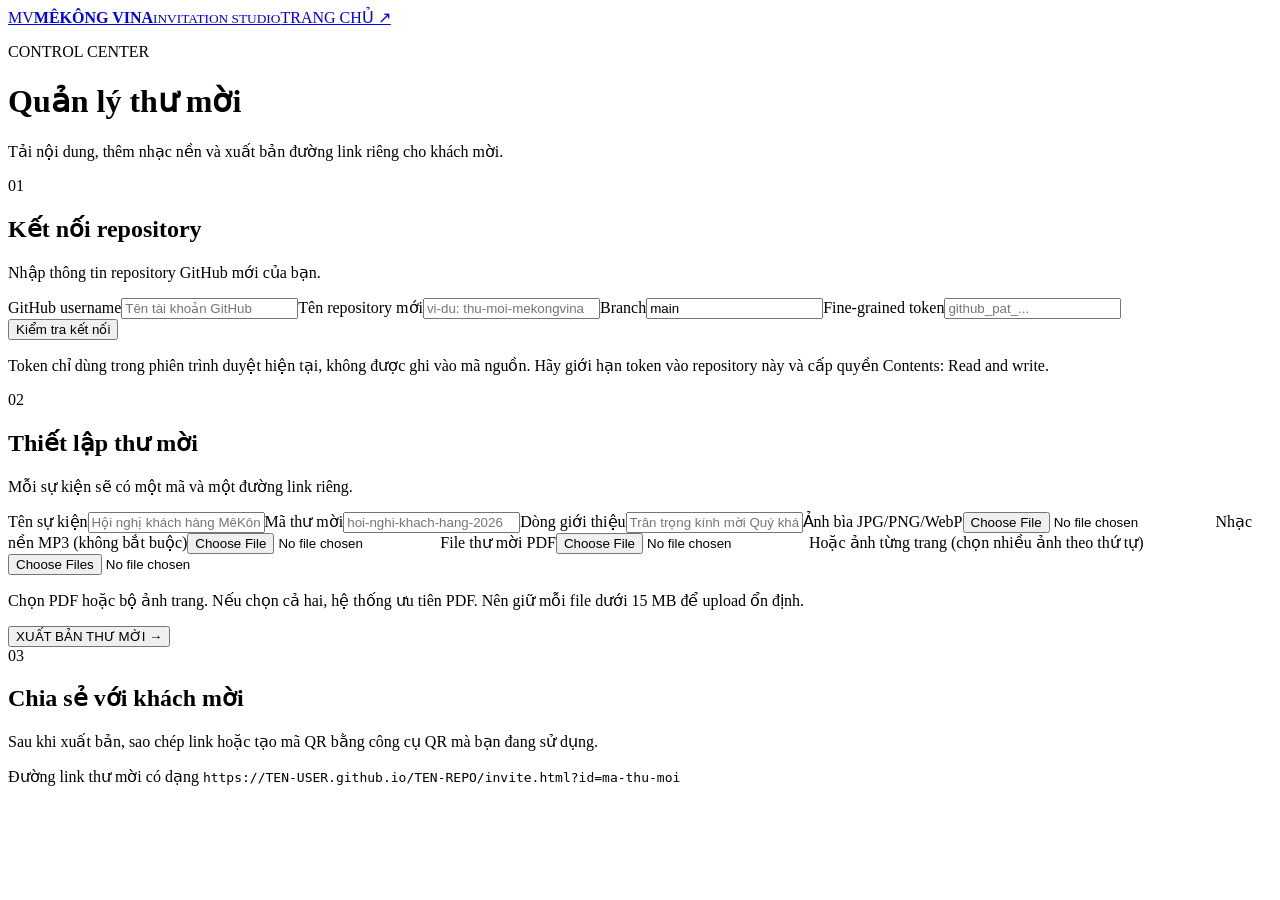
==== admin.html @ da485b31 "Add files via upload" ====
<!doctype html>
<html lang="vi"><head><meta charset="utf-8"><meta name="viewport" content="width=device-width,initial-scale=1"><title>Admin | MêKông Vina</title><link rel="stylesheet" href="assets/css/style.css"></head>
<body class="admin-page"><header class="site-header"><a class="brand" href="index.html"><span class="brand-logo">MV</span><span><b>MÊKÔNG VINA</b><small>INVITATION STUDIO</small></span></a><a class="header-link" href="index.html">TRANG CHỦ ↗</a></header>
<main class="admin-shell"><div class="admin-heading"><p class="eyebrow">CONTROL CENTER</p><h1>Quản lý thư mời</h1><p>Tải nội dung, thêm nhạc nền và xuất bản đường link riêng cho khách mời.</p></div>
<section class="admin-card"><div class="section-title"><span class="step">01</span><div><h2>Kết nối repository</h2><p>Nhập thông tin repository GitHub mới của bạn.</p></div></div>
<div class="fields"><label>GitHub username<input id="owner" placeholder="Tên tài khoản GitHub"></label><label>Tên repository mới<input id="repo" placeholder="vi-du: thu-moi-mekongvina"></label><label>Branch<input id="branch" value="main"></label><label>Fine-grained token<input id="token" type="password" autocomplete="off" placeholder="github_pat_..."></label></div>
<button class="btn btn-secondary" id="testConnection">Kiểm tra kết nối</button><span id="connectStatus" class="inline-status"></span><p class="small-note">Token chỉ dùng trong phiên trình duyệt hiện tại, không được ghi vào mã nguồn. Hãy giới hạn token vào repository này và cấp quyền Contents: Read and write.</p></section>
<section class="admin-card"><div class="section-title"><span class="step">02</span><div><h2>Thiết lập thư mời</h2><p>Mỗi sự kiện sẽ có một mã và một đường link riêng.</p></div></div>
<div class="fields"><label class="wide">Tên sự kiện<input id="eventTitle" placeholder="Hội nghị khách hàng MêKông Vina 2026"></label><label>Mã thư mời<input id="eventId" placeholder="hoi-nghi-khach-hang-2026"></label><label>Dòng giới thiệu<input id="subtitle" placeholder="Trân trọng kính mời Quý khách"></label><label>Ảnh bìa JPG/PNG/WebP<input id="cover" type="file" accept="image/jpeg,image/png,image/webp"></label><label>Nhạc nền MP3 (không bắt buộc)<input id="music" type="file" accept="audio/mpeg,audio/*"></label><label class="wide">File thư mời PDF<input id="pdf" type="file" accept="application/pdf"></label><label class="wide">Hoặc ảnh từng trang (chọn nhiều ảnh theo thứ tự)<input id="pages" type="file" accept="image/jpeg,image/png,image/webp" multiple></label></div>
<p class="small-note">Chọn PDF hoặc bộ ảnh trang. Nếu chọn cả hai, hệ thống ưu tiên PDF. Nên giữ mỗi file dưới 15 MB để upload ổn định.</p><div class="admin-actions"><button id="publish" class="btn btn-primary">XUẤT BẢN THƯ MỜI <span>→</span></button><span id="publishStatus" class="inline-status"></span></div><div id="publishedResult" class="published-result" hidden></div></section>
<section class="admin-card"><div class="section-title"><span class="step">03</span><div><h2>Chia sẻ với khách mời</h2><p>Sau khi xuất bản, sao chép link hoặc tạo mã QR bằng công cụ QR mà bạn đang sử dụng.</p></div></div><div class="share-hint">Đường link thư mời có dạng <code>https://TEN-USER.github.io/TEN-REPO/invite.html?id=ma-thu-moi</code></div></section>
</main><script src="assets/js/admin.js"></script></body></html>
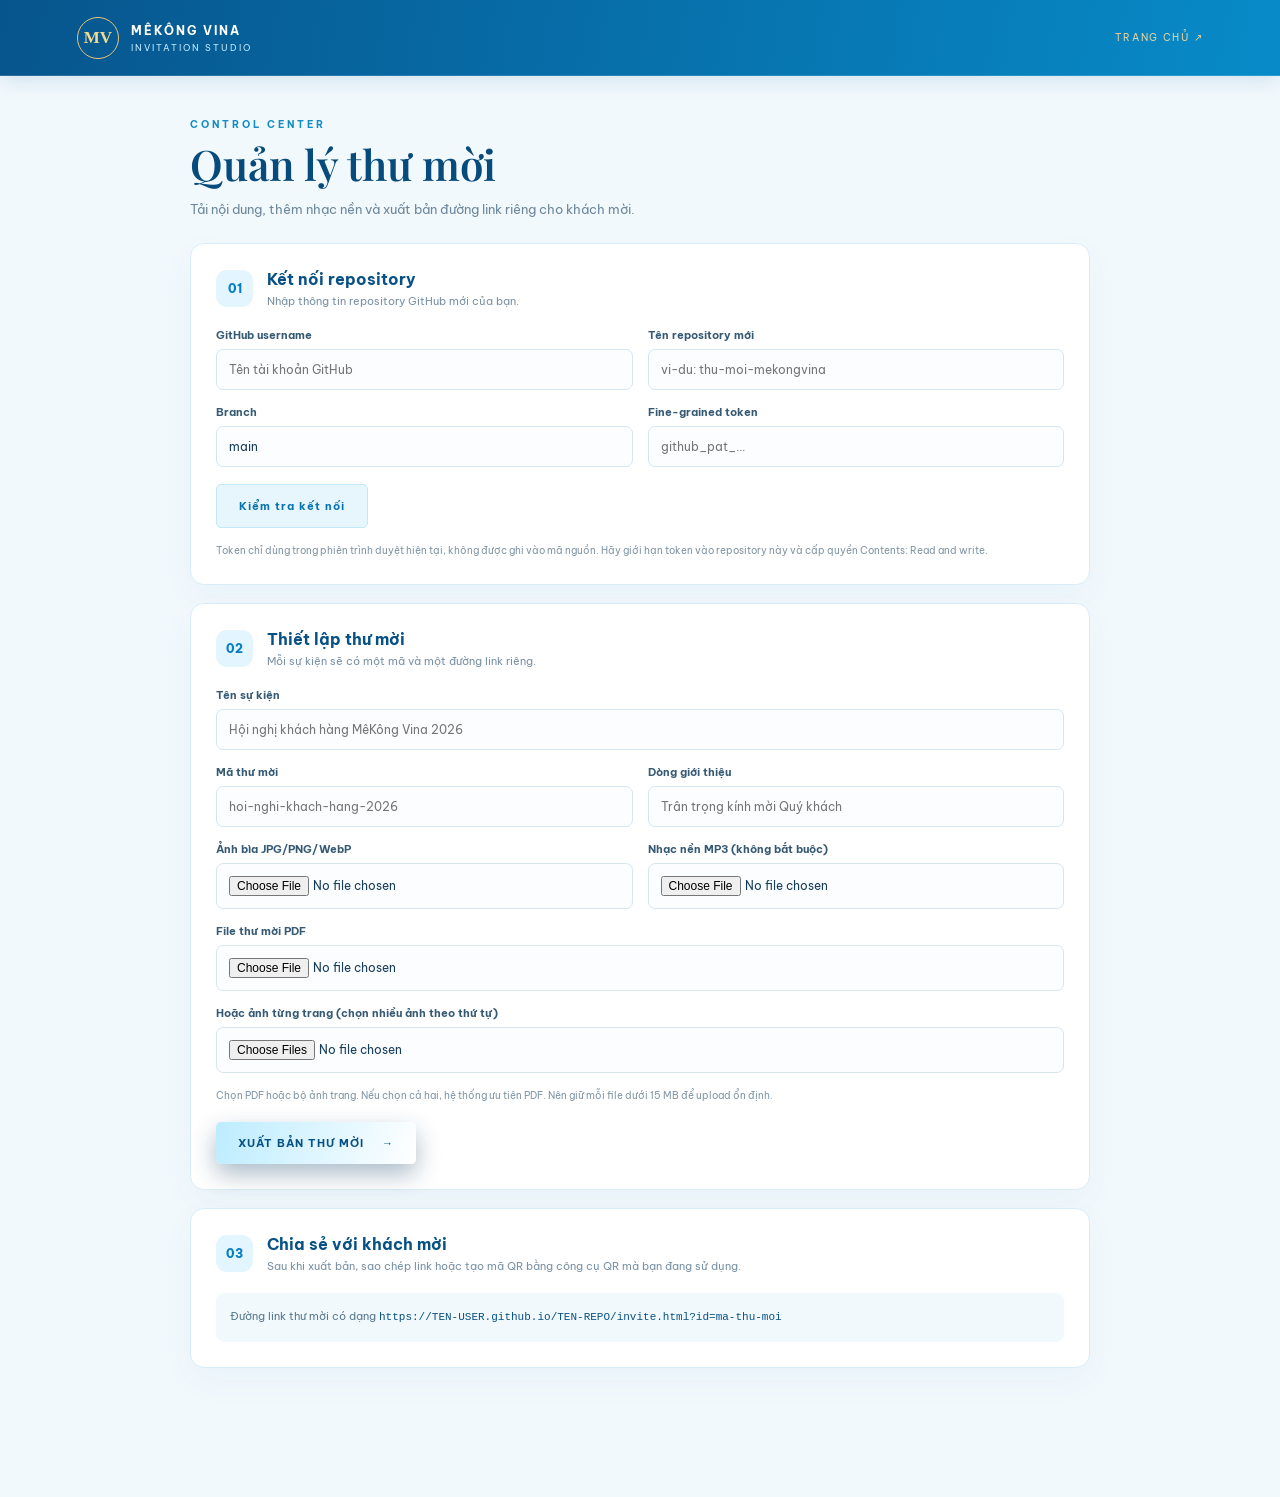
==== commit bcee195c: "Update admin.html" ====
--- a/admin.html
+++ b/admin.html
@@ -1,5 +1,5 @@
 <!doctype html>
-<html lang="vi"><head><meta charset="utf-8"><meta name="viewport" content="width=device-width,initial-scale=1"><title>Admin | MêKông Vina</title><link rel="stylesheet" href="assets/css/style.css"></head>
+<html lang="vi"><head><meta charset="utf-8"><meta name="viewport" content="width=device-width,initial-scale=1"><title>Admin | MêKông Vina</title><link rel="stylesheet" href="assets/style.css"></head>
 <body class="admin-page"><header class="site-header"><a class="brand" href="index.html"><span class="brand-logo">MV</span><span><b>MÊKÔNG VINA</b><small>INVITATION STUDIO</small></span></a><a class="header-link" href="index.html">TRANG CHỦ ↗</a></header>
 <main class="admin-shell"><div class="admin-heading"><p class="eyebrow">CONTROL CENTER</p><h1>Quản lý thư mời</h1><p>Tải nội dung, thêm nhạc nền và xuất bản đường link riêng cho khách mời.</p></div>
 <section class="admin-card"><div class="section-title"><span class="step">01</span><div><h2>Kết nối repository</h2><p>Nhập thông tin repository GitHub mới của bạn.</p></div></div>
@@ -9,4 +9,4 @@
 <div class="fields"><label class="wide">Tên sự kiện<input id="eventTitle" placeholder="Hội nghị khách hàng MêKông Vina 2026"></label><label>Mã thư mời<input id="eventId" placeholder="hoi-nghi-khach-hang-2026"></label><label>Dòng giới thiệu<input id="subtitle" placeholder="Trân trọng kính mời Quý khách"></label><label>Ảnh bìa JPG/PNG/WebP<input id="cover" type="file" accept="image/jpeg,image/png,image/webp"></label><label>Nhạc nền MP3 (không bắt buộc)<input id="music" type="file" accept="audio/mpeg,audio/*"></label><label class="wide">File thư mời PDF<input id="pdf" type="file" accept="application/pdf"></label><label class="wide">Hoặc ảnh từng trang (chọn nhiều ảnh theo thứ tự)<input id="pages" type="file" accept="image/jpeg,image/png,image/webp" multiple></label></div>
 <p class="small-note">Chọn PDF hoặc bộ ảnh trang. Nếu chọn cả hai, hệ thống ưu tiên PDF. Nên giữ mỗi file dưới 15 MB để upload ổn định.</p><div class="admin-actions"><button id="publish" class="btn btn-primary">XUẤT BẢN THƯ MỜI <span>→</span></button><span id="publishStatus" class="inline-status"></span></div><div id="publishedResult" class="published-result" hidden></div></section>
 <section class="admin-card"><div class="section-title"><span class="step">03</span><div><h2>Chia sẻ với khách mời</h2><p>Sau khi xuất bản, sao chép link hoặc tạo mã QR bằng công cụ QR mà bạn đang sử dụng.</p></div></div><div class="share-hint">Đường link thư mời có dạng <code>https://TEN-USER.github.io/TEN-REPO/invite.html?id=ma-thu-moi</code></div></section>
-</main><script src="assets/js/admin.js"></script></body></html>+</main><script src="assets/admin.js"></script></body></html>
--- a/assets/style.css
+++ b/assets/style.css
@@ -0,0 +1,7 @@
+@import url('https://fonts.googleapis.com/css2?family=Be+Vietnam+Pro:wght@300;400;500;600;700;800&family=Playfair+Display:wght@500;600;700&display=swap');
+:root{--blue:#087fc4;--blue2:#20b4e8;--sky:#83d7f5;--navy:#07345a;--deep:#052744;--gold:#e4c47c;--white:#fff;--muted:#66839a;--pale:#eff9ff}
+*{box-sizing:border-box}html{scroll-behavior:smooth}body{margin:0;font-family:'Be Vietnam Pro',sans-serif}a{color:inherit;text-decoration:none}.home,.invite-page{background:radial-gradient(ellipse at 75% 45%,#178ec8 0,#0872b2 36%,#064c82 75%,#04385f 100%);color:white;min-height:100vh}.site-header,.invite-header{height:76px;padding:0 clamp(20px,6vw,90px);display:flex;align-items:center;justify-content:space-between;border-bottom:1px solid #ffffff26;background:#073c65aa;position:relative;z-index:5}.brand{display:flex;align-items:center;gap:12px;color:white}.brand-logo{height:42px;width:42px;border:1px solid var(--gold);border-radius:50%;display:grid;place-items:center;color:#f3d991;font:700 17px Georgia,serif}.brand b,.brand small{display:block}.brand b{font-size:12px;letter-spacing:2px}.brand small{font-size:9px;letter-spacing:2px;color:#c3eaff;margin-top:4px}.header-link{font-size:10px;letter-spacing:1.7px;color:#e8d39e}.home-main{min-height:calc(100vh - 126px);max-width:1280px;margin:auto;padding:70px clamp(22px,7vw,100px);display:grid;grid-template-columns:1fr 1fr;align-items:center;gap:30px;position:relative;overflow:hidden}.home-copy{position:relative;z-index:2}.eyebrow{font-size:10px;letter-spacing:3px;font-weight:700;color:#f0d79c}.home-copy h1,.admin-heading h1{font:600 clamp(42px,6vw,72px)/1.13 'Playfair Display',serif;margin:22px 0}.home-copy h1 em{color:#aee8ff;font-weight:500}.lead{max-width:510px;line-height:1.9;color:#d5efff;font-size:14px}.home-actions{display:flex;align-items:center;gap:25px;margin-top:32px;flex-wrap:wrap}.btn{border:0;border-radius:5px;padding:14px 22px;font:700 11px 'Be Vietnam Pro';letter-spacing:1px;cursor:pointer;display:inline-flex;align-items:center;gap:18px;justify-content:center}.btn-primary{background:linear-gradient(110deg,#bcecff,#fff);color:#075184;box-shadow:0 10px 25px #00375a55}.btn-primary:hover,.btn-gold:hover{transform:translateY(-2px)}.text-link{font-size:12px;color:#e2f6ff;border-bottom:1px solid #a8e6ff;padding-bottom:5px}.feature-row{display:flex;gap:22px;flex-wrap:wrap;margin-top:55px;color:#c4eaff;font-size:10px;letter-spacing:.5px}.book-visual{min-height:470px;display:grid;place-items:center;position:relative;perspective:1200px}.mock-book{width:min(100%,510px);height:340px;display:flex;filter:drop-shadow(0 35px 28px #002d4c88);transform:rotate(-7deg) rotateY(-8deg);position:relative}.mock-book:after{content:"";position:absolute;left:50%;top:0;height:100%;width:10px;transform:translateX(-50%);background:linear-gradient(90deg,#b4a078,#fff4d3,#a38a5b);z-index:3}.mock-page{width:50%;height:100%;padding:32px 25px;background:linear-gradient(120deg,#fffef8,#e6edf0);color:#145078;display:flex;flex-direction:column;justify-content:center;align-items:center;text-align:center}.left-page{border-radius:5px 0 0 5px;box-shadow:inset -8px 0 15px #0001}.right-page{border-radius:0 5px 5px 0;background:linear-gradient(130deg,#f9f5e9,#fff);box-shadow:inset 8px 0 15px #0001}.mock-page small{font-size:8px;letter-spacing:3px}.mock-page span{font-size:10px;letter-spacing:2px;margin-top:45px}.mock-page b{font:600 28px 'Playfair Display';margin:8px}.mock-page .line{width:45px;height:1px;background:#c4a75f;margin:28px}.mock-page h2{font:600 35px/1.15 'Playfair Display';color:#075184;margin:20px 0}.mock-page .tiny{margin:0;color:#9a7b40}.mock-page p{font-size:9px;letter-spacing:2px}.gold-rule{width:50px;height:2px;background:#c8a55d}.floating-note{position:absolute;bottom:20px;right:3%;background:#e6f8ff;color:#075184;padding:13px 18px;font-size:9px;letter-spacing:2px;box-shadow:0 12px 30px #00385b55}.floating-note b{margin-left:15px}.orbit{position:absolute;border:1px solid #a9eaff44;border-radius:50%;width:440px;height:440px}.orbit-two{width:530px;height:530px;border-style:dashed;opacity:.5}.glow{position:absolute;border-radius:50%;filter:blur(55px);background:#5bd7ff55;width:180px;height:180px}.glow-a{top:5%;right:10%}.glow-b{bottom:0;left:30%;background:#c2edff33}.site-footer{text-align:center;padding:22px;font-size:9px;letter-spacing:2px;color:#b7e7ff;border-top:1px solid #ffffff22}.site-footer span{padding:0 8px;color:var(--gold)}
+/* Admin */.admin-page{background:#f2f9fd;min-height:100vh;color:#123c5a}.admin-page .site-header{background:linear-gradient(100deg,#07558d,#078bc8);box-shadow:0 5px 20px #07558d22}.admin-shell{max-width:940px;margin:42px auto;padding:0 20px 70px}.admin-heading{margin-bottom:26px}.admin-heading .eyebrow{color:#138cc4}.admin-heading h1{font-size:42px;color:#064b7b;margin:10px 0}.admin-heading>p:last-child{color:#6d879b;font-size:13px}.admin-card{background:white;border:1px solid #d9edf8;border-radius:14px;padding:25px;margin:18px 0;box-shadow:0 12px 34px #07558d0b}.section-title{display:flex;gap:14px;align-items:center;margin-bottom:20px}.step{width:37px;height:37px;flex:0 0 37px;border-radius:11px;background:#e3f6ff;color:#087fc4;display:grid;place-items:center;font-weight:800;font-size:12px}.section-title h2{font-size:16px;margin:0;color:#075184}.section-title p{font-size:11px;color:#7891a4;margin:5px 0 0}.fields{display:grid;grid-template-columns:1fr 1fr;gap:15px}.fields label{font-size:11px;font-weight:700;color:#365a73;display:flex;flex-direction:column;gap:7px}.fields .wide{grid-column:1/-1}.fields input{font:400 12px 'Be Vietnam Pro';padding:12px;border:1px solid #d6e6ef;border-radius:7px;background:#fbfdff;color:#163e5a;min-width:0}.fields input:focus{outline:2px solid #81d8fa66;border-color:#24a6dd}.btn-secondary{background:#e7f6fd;color:#0874ae;border:1px solid #bfe8fa;margin-top:17px}.small-note{font-size:10px;line-height:1.7;color:#8096a6;margin:14px 0 0}.inline-status{font-size:11px;color:#17865b;margin-left:12px}.admin-actions{display:flex;align-items:center;gap:10px;flex-wrap:wrap;margin-top:18px}.published-result{margin-top:17px;background:#eaf8ff;border:1px solid #bce8fa;border-radius:9px;padding:15px;font-size:12px;overflow-wrap:anywhere}.published-result a{color:#087fc4;text-decoration:underline}.share-hint{background:#f1f9fd;padding:14px;border-radius:8px;font-size:11px;line-height:1.8;color:#58788e}.share-hint code{color:#075184;overflow-wrap:anywhere}
+/* Viewer */.invite-header{background:#06436f99}.sound-toggle{border:1px solid #c7ebff66;background:#ffffff13;color:#e7f7ff;border-radius:30px;padding:9px 15px;font-size:10px;letter-spacing:1px;cursor:pointer}.invite-main{min-height:calc(100vh - 76px);display:grid;place-items:center;padding:24px 12px 38px}.loading-state{color:#d9f2ff;font-size:12px;display:flex;gap:12px;align-items:center}.spinner{width:17px;height:17px;border:2px solid #ffffff55;border-top-color:#fff;border-radius:50%;animation:spin .8s linear infinite}@keyframes spin{to{transform:rotate(360deg)}}.invite-intro{width:min(94vw,760px);min-height:min(72vh,650px);display:grid;place-items:center;background:linear-gradient(135deg,#d8f5ff,#fff 48%,#c6eafa);color:#075184;box-shadow:0 30px 80px #002b4c77;border-radius:5px;padding:30px}.intro-frame{width:100%;min-height:480px;border:1px solid #c6a75e;outline:1px solid #c6a75e;outline-offset:7px;display:flex;flex-direction:column;align-items:center;justify-content:center;text-align:center;padding:30px}.intro-frame .eyebrow{color:#b18a42}.intro-monogram{width:72px;height:72px;border:1px solid #c7a65d;border-radius:50%;display:grid;place-items:center;font:600 25px Georgia;color:#b18a42;margin:25px}.intro-frame h1{font:600 clamp(30px,5vw,47px) 'Playfair Display';margin:0 0 12px;color:#075184}.intro-frame>p:not(.eyebrow){color:#67869b;font-size:13px;margin:0 0 30px}.btn-gold{background:linear-gradient(110deg,#b28b43,#f1d99d);color:#173f5b;box-shadow:0 9px 22px #a47e3d33}.intro-frame>small{font-size:8px;letter-spacing:2px;color:#8aa1b0;margin-top:25px}.reader{width:min(96vw,1100px);display:flex;flex-direction:column;align-items:center;gap:16px}.book{margin:auto}.page{background:#fffdf8;overflow:hidden}.page img,.page canvas{width:100%;height:100%;object-fit:contain;display:block;background:#fffdf8}.reader-controls{display:flex;align-items:center;gap:17px;color:#e3f5ff;font-size:11px}.reader-controls button{width:38px;height:38px;border:1px solid #bdeaff77;border-radius:50%;background:#ffffff15;color:#fff;font-size:24px;cursor:pointer}.reader-tip{font-size:9px;letter-spacing:1px;color:#c0eaffaa;margin:0}.error-box{max-width:650px;background:#fff;color:#a43a37;padding:20px;border-radius:10px;font-size:13px;line-height:1.7}
+@media(max-width:760px){.home-main{grid-template-columns:1fr;padding-top:48px;gap:0}.home-copy h1{font-size:48px}.book-visual{min-height:340px}.mock-book{height:245px;max-width:390px}.mock-page{padding:18px 12px}.mock-page h2{font-size:25px}.mock-page b{font-size:21px}.orbit{width:310px;height:310px}.orbit-two{width:370px;height:370px}.feature-row{margin-top:34px;gap:13px}.admin-shell{margin-top:28px}.admin-heading h1{font-size:34px}.admin-card{padding:18px}.invite-intro{min-height:70vh;padding:18px}.intro-frame{min-height:420px}.invite-main{min-height:calc(100vh - 76px);padding:14px 5px}.reader{width:99vw}.reader-controls{gap:10px}.reader-controls button{width:34px;height:34px}.sound-toggle span{display:none}}
+@media(max-width:480px){.fields{grid-template-columns:1fr}.fields .wide{grid-column:auto}.site-header,.invite-header{height:66px;padding:0 17px}.home-copy h1{font-size:42px}.home-actions{gap:16px}.feature-row{font-size:9px}.mock-book{height:215px}.intro-frame{min-height:390px}.intro-frame h1{font-size:30px}}
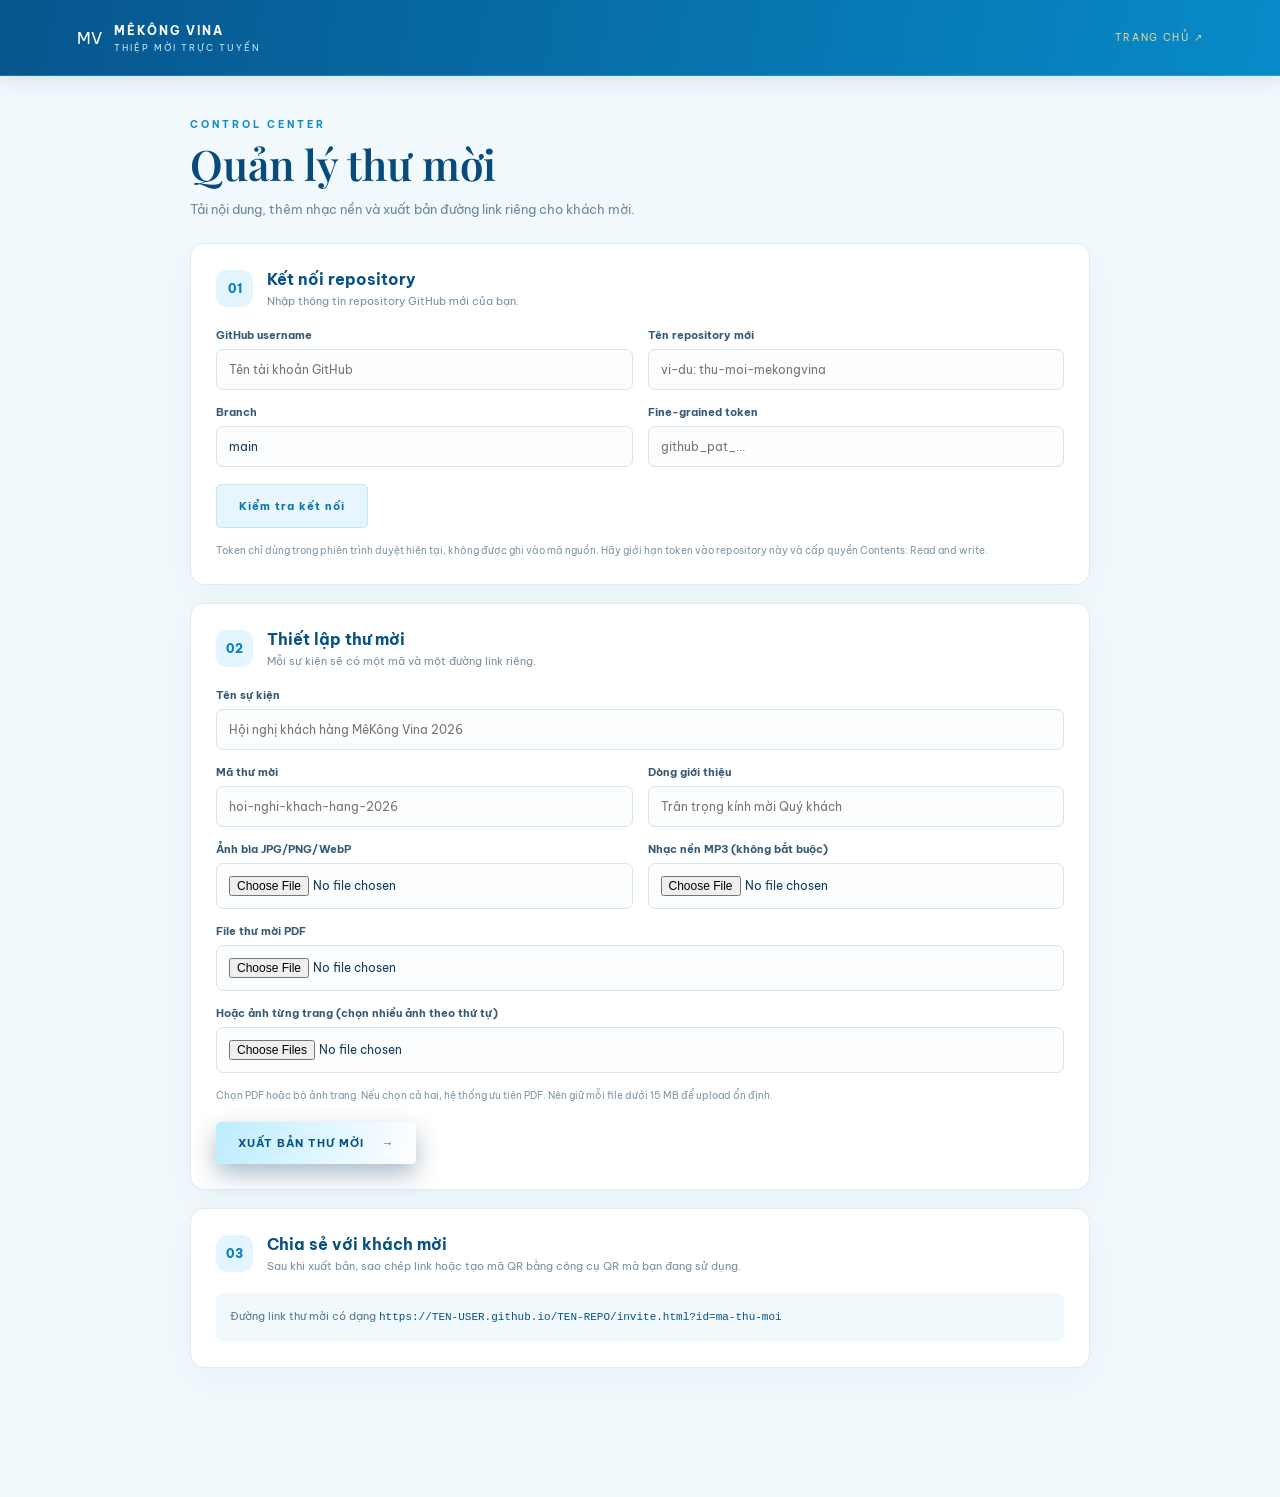
==== commit 3453abdd: "Update admin.html" ====
--- a/admin.html
+++ b/admin.html
@@ -1,6 +1,6 @@
 <!doctype html>
 <html lang="vi"><head><meta charset="utf-8"><meta name="viewport" content="width=device-width,initial-scale=1"><title>Admin | MêKông Vina</title><link rel="stylesheet" href="assets/style.css"></head>
-<body class="admin-page"><header class="site-header"><a class="brand" href="index.html"><span class="brand-logo">MV</span><span><b>MÊKÔNG VINA</b><small>INVITATION STUDIO</small></span></a><a class="header-link" href="index.html">TRANG CHỦ ↗</a></header>
+<body class="admin-page"><header class="site-header"><a class="brand" href="index.html"><span class="logomekong.png">MV</span><span><b>MÊKÔNG VINA</b><small>THIỆP MỜI TRỰC TUYẾN</small></span></a><a class="header-link" href="index.html">TRANG CHỦ ↗</a></header>
 <main class="admin-shell"><div class="admin-heading"><p class="eyebrow">CONTROL CENTER</p><h1>Quản lý thư mời</h1><p>Tải nội dung, thêm nhạc nền và xuất bản đường link riêng cho khách mời.</p></div>
 <section class="admin-card"><div class="section-title"><span class="step">01</span><div><h2>Kết nối repository</h2><p>Nhập thông tin repository GitHub mới của bạn.</p></div></div>
 <div class="fields"><label>GitHub username<input id="owner" placeholder="Tên tài khoản GitHub"></label><label>Tên repository mới<input id="repo" placeholder="vi-du: thu-moi-mekongvina"></label><label>Branch<input id="branch" value="main"></label><label>Fine-grained token<input id="token" type="password" autocomplete="off" placeholder="github_pat_..."></label></div>
--- a/assets/style.css
+++ b/assets/style.css
@@ -5,3 +5,283 @@
 /* Viewer */.invite-header{background:#06436f99}.sound-toggle{border:1px solid #c7ebff66;background:#ffffff13;color:#e7f7ff;border-radius:30px;padding:9px 15px;font-size:10px;letter-spacing:1px;cursor:pointer}.invite-main{min-height:calc(100vh - 76px);display:grid;place-items:center;padding:24px 12px 38px}.loading-state{color:#d9f2ff;font-size:12px;display:flex;gap:12px;align-items:center}.spinner{width:17px;height:17px;border:2px solid #ffffff55;border-top-color:#fff;border-radius:50%;animation:spin .8s linear infinite}@keyframes spin{to{transform:rotate(360deg)}}.invite-intro{width:min(94vw,760px);min-height:min(72vh,650px);display:grid;place-items:center;background:linear-gradient(135deg,#d8f5ff,#fff 48%,#c6eafa);color:#075184;box-shadow:0 30px 80px #002b4c77;border-radius:5px;padding:30px}.intro-frame{width:100%;min-height:480px;border:1px solid #c6a75e;outline:1px solid #c6a75e;outline-offset:7px;display:flex;flex-direction:column;align-items:center;justify-content:center;text-align:center;padding:30px}.intro-frame .eyebrow{color:#b18a42}.intro-monogram{width:72px;height:72px;border:1px solid #c7a65d;border-radius:50%;display:grid;place-items:center;font:600 25px Georgia;color:#b18a42;margin:25px}.intro-frame h1{font:600 clamp(30px,5vw,47px) 'Playfair Display';margin:0 0 12px;color:#075184}.intro-frame>p:not(.eyebrow){color:#67869b;font-size:13px;margin:0 0 30px}.btn-gold{background:linear-gradient(110deg,#b28b43,#f1d99d);color:#173f5b;box-shadow:0 9px 22px #a47e3d33}.intro-frame>small{font-size:8px;letter-spacing:2px;color:#8aa1b0;margin-top:25px}.reader{width:min(96vw,1100px);display:flex;flex-direction:column;align-items:center;gap:16px}.book{margin:auto}.page{background:#fffdf8;overflow:hidden}.page img,.page canvas{width:100%;height:100%;object-fit:contain;display:block;background:#fffdf8}.reader-controls{display:flex;align-items:center;gap:17px;color:#e3f5ff;font-size:11px}.reader-controls button{width:38px;height:38px;border:1px solid #bdeaff77;border-radius:50%;background:#ffffff15;color:#fff;font-size:24px;cursor:pointer}.reader-tip{font-size:9px;letter-spacing:1px;color:#c0eaffaa;margin:0}.error-box{max-width:650px;background:#fff;color:#a43a37;padding:20px;border-radius:10px;font-size:13px;line-height:1.7}
 @media(max-width:760px){.home-main{grid-template-columns:1fr;padding-top:48px;gap:0}.home-copy h1{font-size:48px}.book-visual{min-height:340px}.mock-book{height:245px;max-width:390px}.mock-page{padding:18px 12px}.mock-page h2{font-size:25px}.mock-page b{font-size:21px}.orbit{width:310px;height:310px}.orbit-two{width:370px;height:370px}.feature-row{margin-top:34px;gap:13px}.admin-shell{margin-top:28px}.admin-heading h1{font-size:34px}.admin-card{padding:18px}.invite-intro{min-height:70vh;padding:18px}.intro-frame{min-height:420px}.invite-main{min-height:calc(100vh - 76px);padding:14px 5px}.reader{width:99vw}.reader-controls{gap:10px}.reader-controls button{width:34px;height:34px}.sound-toggle span{display:none}}
 @media(max-width:480px){.fields{grid-template-columns:1fr}.fields .wide{grid-column:auto}.site-header,.invite-header{height:66px;padding:0 17px}.home-copy h1{font-size:42px}.home-actions{gap:16px}.feature-row{font-size:9px}.mock-book{height:215px}.intro-frame{min-height:390px}.intro-frame h1{font-size:30px}}
+
+/* =====================================
+   MEKONG VINA - LUXURY OCEAN & GOLD
+   ===================================== */
+
+[hidden] {
+  display: none !important;
+}
+
+.luxury-invite {
+  position: relative;
+  overflow-x: hidden;
+  background:
+    radial-gradient(ellipse at 50% 35%, #147db5 0%, transparent 55%),
+    radial-gradient(circle at 10% 90%, #0c5b9b 0%, transparent 40%),
+    linear-gradient(135deg, #031d46, #07558c 52%, #031d46);
+}
+
+/* Ánh sáng nền */
+.luxury-invite::before {
+  content: "";
+  position: fixed;
+  inset: 0;
+  pointer-events: none;
+  z-index: 0;
+  opacity: .35;
+  background:
+    radial-gradient(circle at 15% 20%, #fff 0 1px, transparent 2px),
+    radial-gradient(circle at 75% 25%, #f4d58d 0 1px, transparent 2px),
+    radial-gradient(circle at 85% 75%, #fff 0 1px, transparent 2px),
+    radial-gradient(circle at 35% 85%, #f4d58d 0 1px, transparent 2px);
+  background-size: 180px 180px;
+  animation: luxury-sparkle 12s linear infinite;
+}
+
+@keyframes luxury-sparkle {
+  0% { background-position: 0 0; }
+  100% { background-position: 180px 180px; }
+}
+
+/* Header và logo */
+.luxury-invite .invite-header {
+  background: linear-gradient(90deg, #031d46ee, #07558cdd, #031d46ee);
+  border-bottom: 1px solid #d9b96e88;
+  box-shadow: 0 5px 30px #00152e66;
+  backdrop-filter: blur(12px);
+}
+
+.luxury-invite .brand-image {
+  width: 108px;
+  max-height: 52px;
+  object-fit: contain;
+  background: #ffffff;
+  padding: 3px 6px;
+  border-radius: 7px;
+  box-shadow: 0 0 15px #ffffff22;
+}
+
+.luxury-invite .brand {
+  gap: 14px;
+}
+
+.luxury-invite .brand b {
+  color: #f6d995;
+  font-size: 13px;
+  letter-spacing: 2px;
+}
+
+.luxury-invite .brand small {
+  color: #d5edff;
+  font-size: 8px;
+}
+
+/* Nút nhạc */
+.luxury-invite .sound-toggle {
+  border: 1px solid #d9b96e;
+  color: #f8dfa5;
+  background: linear-gradient(135deg, #ffffff16, #d9b96e22);
+  box-shadow: 0 4px 18px #00152e55;
+  transition: .3s ease;
+}
+
+.luxury-invite .sound-toggle:hover {
+  background: #d9b96e;
+  color: #082d50;
+  transform: translateY(-2px);
+}
+
+/* Khu vực chính */
+.luxury-invite .invite-main {
+  position: relative;
+  z-index: 1;
+  isolation: isolate;
+}
+
+.luxury-decoration {
+  position: fixed;
+  inset: 95px 20px 20px;
+  border: 1px solid #e3c47733;
+  border-radius: 20px;
+  pointer-events: none;
+  z-index: -1;
+}
+
+.luxury-decoration::before,
+.luxury-decoration::after {
+  content: "✦";
+  position: absolute;
+  color: #e6c77c;
+  font-size: 24px;
+  text-shadow: 0 0 18px #f4d58d;
+}
+
+.luxury-decoration::before {
+  top: 12px;
+  left: 16px;
+}
+
+.luxury-decoration::after {
+  bottom: 12px;
+  right: 16px;
+}
+
+/* Bìa thư mời */
+.luxury-invite .invite-intro {
+  position: relative;
+  background:
+    linear-gradient(135deg, #fffef8, #f5edda 55%, #fffdf5);
+  border: 3px solid #cba95e;
+  border-radius: 12px;
+  box-shadow:
+    0 0 0 7px #ffffff12,
+    0 0 0 8px #d9b96e99,
+    0 30px 90px #00152ecc;
+}
+
+.luxury-invite .intro-frame {
+  border: 1px solid #c6a75e;
+  outline: 1px solid #c6a75e;
+  outline-offset: 7px;
+  position: relative;
+}
+
+.luxury-invite .intro-logo {
+  width: min(220px, 65%);
+  max-height: 90px;
+  object-fit: contain;
+  margin-bottom: 22px;
+}
+
+.luxury-invite .intro-monogram {
+  box-shadow: 0 0 0 7px #c6a75e18;
+  background: linear-gradient(135deg, #fff, #f6e7bf);
+}
+
+.luxury-invite .intro-frame h1 {
+  letter-spacing: 1px;
+}
+
+.luxury-invite .btn-gold {
+  border: 1px solid #fff0c0;
+  background: linear-gradient(115deg, #9d762f, #f5dfa1 48%, #bd9143);
+  box-shadow: 0 8px 25px #a47e3d55;
+  transition: .35s ease;
+}
+
+.luxury-invite .btn-gold:hover {
+  transform: translateY(-3px);
+  box-shadow: 0 12px 30px #b38c4566;
+}
+
+/* Khung sách */
+.luxury-invite .reader {
+  position: relative;
+  gap: 22px;
+}
+
+.luxury-invite .book-frame {
+  position: relative;
+  padding: 12px;
+  border: 1px solid #d9b96e;
+  border-radius: 5px;
+  background: linear-gradient(135deg, #d9b96e, #fff1c4, #98702c);
+  box-shadow:
+    0 0 0 5px #ffffff12,
+    0 0 35px #d9b96e55,
+    0 35px 75px #00152ecc;
+}
+
+.luxury-invite .book {
+  position: relative;
+  filter: drop-shadow(0 15px 18px #00152e66);
+}
+
+.luxury-invite .page {
+  background: #fffdf8;
+  box-shadow: inset 0 0 12px #a68c5b18;
+}
+
+.luxury-invite .page canvas,
+.luxury-invite .page img {
+  display: block;
+  width: 100%;
+  height: 100%;
+  object-fit: contain;
+}
+
+/* Thanh điều khiển */
+.luxury-invite .reader-controls {
+  gap: 14px;
+  padding: 9px 18px;
+  border: 1px solid #d9b96e88;
+  border-radius: 40px;
+  background: #031d46aa;
+  box-shadow: 0 8px 25px #00152e66;
+  backdrop-filter: blur(10px);
+}
+
+.luxury-invite .reader-controls button {
+  border: 1px solid #d9b96e;
+  color: #f8dfa5;
+  background: linear-gradient(135deg, #ffffff18, #d9b96e20);
+  transition: .25s ease;
+}
+
+.luxury-invite .reader-controls button:hover {
+  background: linear-gradient(135deg, #f7dfa2, #bd9143);
+  color: #082d50;
+  transform: scale(1.08);
+}
+
+.luxury-invite .reader-tip {
+  color: #f1dca8;
+  letter-spacing: 1.5px;
+  text-shadow: 0 2px 8px #00152e;
+}
+
+/* Thông báo lỗi */
+.luxury-invite .error-box {
+  position: relative;
+  z-index: 2;
+  box-shadow: 0 15px 40px #00152e66;
+}
+
+/* Điện thoại */
+@media (max-width: 760px) {
+  .luxury-invite .brand-image {
+    width: 82px;
+    max-height: 43px;
+  }
+
+  .luxury-invite .brand b {
+    font-size: 10px;
+  }
+
+  .luxury-invite .brand small {
+    font-size: 7px;
+    letter-spacing: 1px;
+  }
+
+  .luxury-invite .book-frame {
+    padding: 5px;
+    border-radius: 4px;
+  }
+
+  .luxury-decoration {
+    inset: 78px 7px 10px;
+  }
+
+  .luxury-invite .reader-controls {
+    gap: 8px;
+    padding: 6px 12px;
+  }
+}
+
+@media (prefers-reduced-motion: reduce) {
+  .luxury-invite::before {
+    animation: none;
+  }
+}
